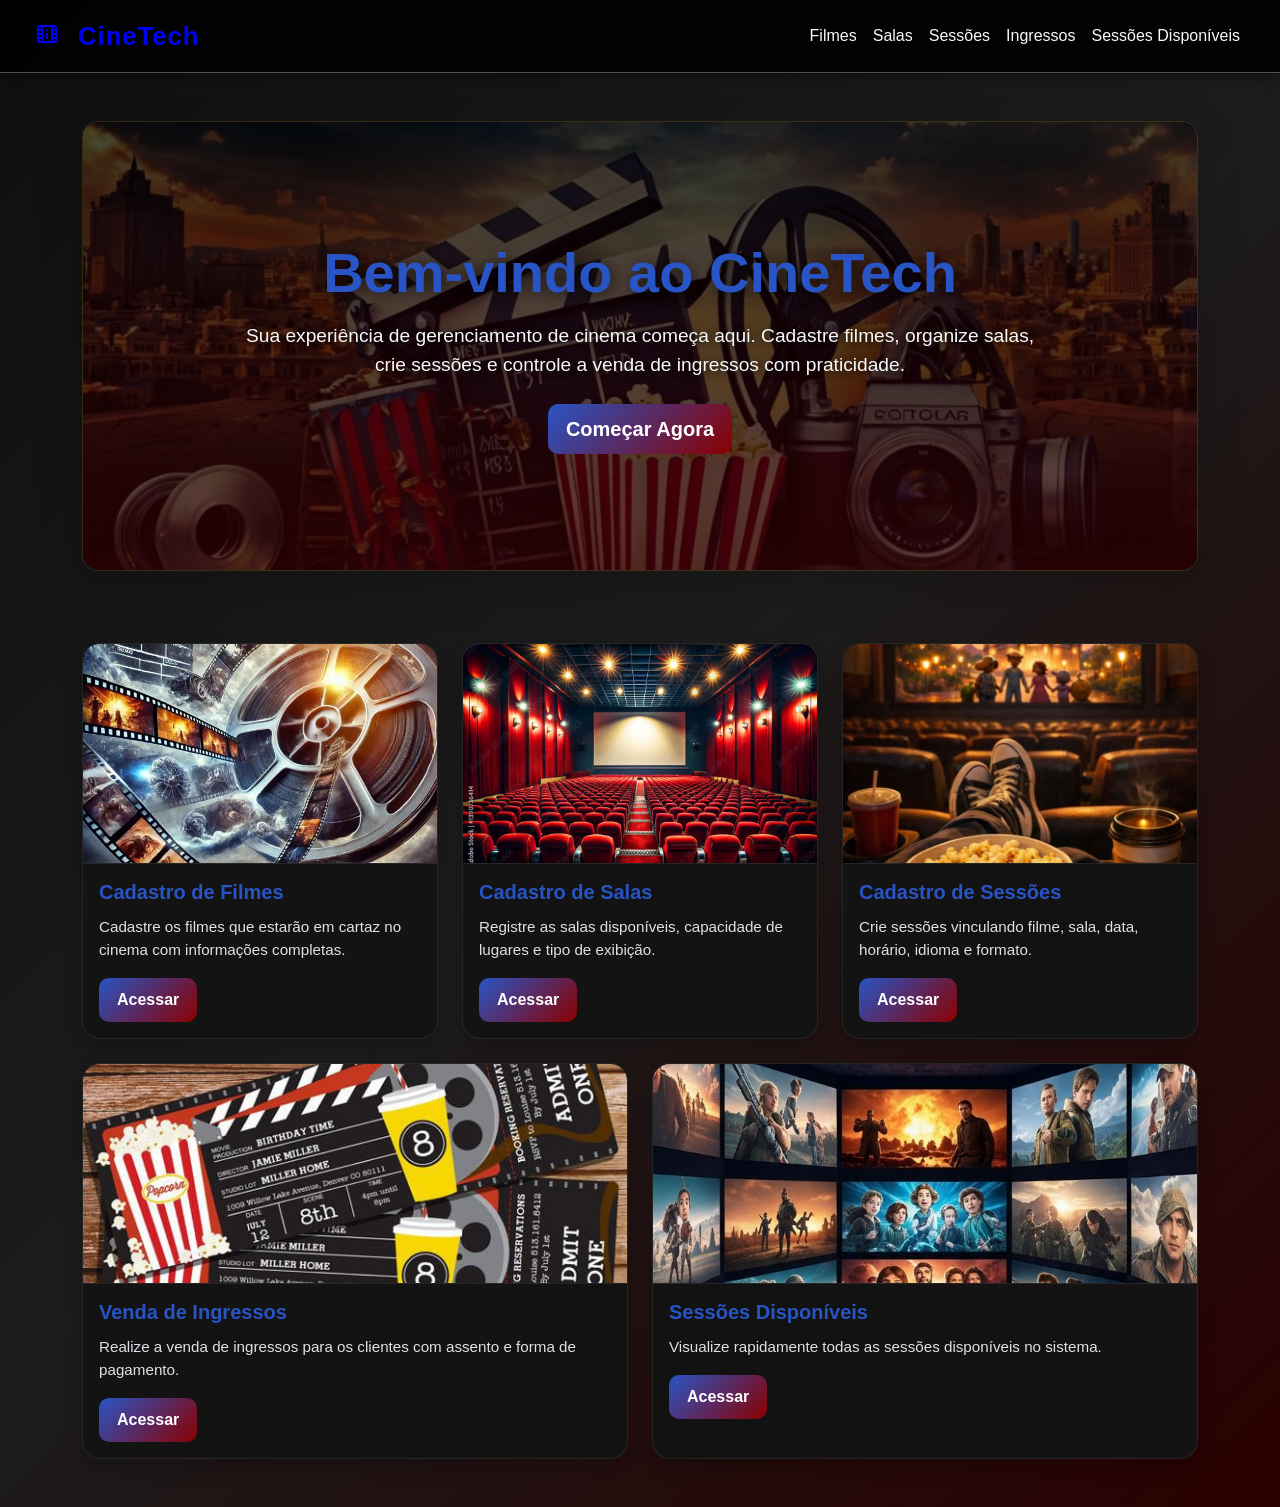
==== index.html @ 3cadfe9a "first commit" ====
<!DOCTYPE html>
<html lang="pt-BR">
<head>
    <meta charset="UTF-8">
    <meta name="viewport" content="width=device-width, initial-scale=1.0">
    <title>CineTech - Início</title>
    <link rel="stylesheet" href="./css/bootstrap.min.css">
    <link rel="stylesheet" href="./css/style.css">
</head>
<body>

    <nav class="navbar navbar-expand-lg bg-dark border-bottom border-body" data-bs-theme="dark">
        <div class="container-fluid">

            <a href="./index.html" class="navbar-brand">
                <img src="./img/school.svg" alt="CineTech" width="30" height="24" class="d-inline-block align-text-top">
                CineTech
            </a>

            <button class="navbar-toggler" type="button" data-bs-toggle="collapse" data-bs-target="#navbarNav" aria-controls="navbarNav" aria-expanded="false" aria-label="Alternar navegação">
                <span class="navbar-toggler-icon"></span>
            </button>

            <div class="collapse navbar-collapse" id="navbarNav">
                <ul class="navbar-nav ms-auto">
                    <li class="nav-item">
                        <a href="./filmes.html" class="nav-link">Filmes</a>
                    </li>
                    <li class="nav-item">
                        <a href="./salas.html" class="nav-link">Salas</a>
                    </li>
                    <li class="nav-item">
                        <a href="./Sessoes.html" class="nav-link">Sessões</a>
                    </li>
                    <li class="nav-item">
                        <a href="./ingressos.html" class="nav-link">Ingressos</a>
                    </li>
                    <li class="nav-item">
                        <a href="./sessoes.html" class="nav-link">Sessões Disponíveis</a>
                    </li>
                </ul>
            </div>
        </div>
    </nav>

    <main class="container py-5">

        <!-- BANNER PRINCIPAL -->
       <section class="hero-section mb-5">
    <div class="hero-container position-relative overflow-hidden rounded-4 shadow-lg">
        
        <img src="./img/banner-cinema.jpg" alt="Banner do CineTech" class="hero-img img-fluid w-100">

        <div class="hero-overlay position-absolute top-0 start-0 w-100 h-100 d-flex align-items-center justify-content-center text-center">
            <div class="hero-overlay-content px-4">
                <h1 class="display-4 fw-bold mb-3">Bem-vindo ao CineTech</h1>
                <p class="lead mb-4">
                    Sua experiência de gerenciamento de cinema começa aqui.
                    Cadastre filmes, organize salas, crie sessões e controle a venda de ingressos com praticidade.
                </p>
                <a href="./filmes.html" class="btn btn-dark btn-lg">Começar Agora</a>
            </div>
        </div>

    </div>
</section>

        <!-- CARDS -->
        <section>
            <div class="row g-4 mt-2">

                <div class="col-md-6 col-lg-4">
                    <div class="card h-100 shadow-sm">
                        <img src="./img/filmes.jpg" class="card-img-top" alt="Cadastro de Filmes">
                        <div class="card-body">
                            <h5 class="card-title">Cadastro de Filmes</h5>
                            <p class="card-text">Cadastre os filmes que estarão em cartaz no cinema com informações completas.</p>
                            <a href="./filmes.html" class="btn btn-dark">Acessar</a>
                        </div>
                    </div>
                </div>

                <div class="col-md-6 col-lg-4">
                    <div class="card h-100 shadow-sm">
                        <img src="./img/salas.jpg" class="card-img-top" alt="Cadastro de Salas">
                        <div class="card-body">
                            <h5 class="card-title">Cadastro de Salas</h5>
                            <p class="card-text">Registre as salas disponíveis, capacidade de lugares e tipo de exibição.</p>
                            <a href="./salas.html" class="btn btn-dark">Acessar</a>
                        </div>
                    </div>
                </div>

                <div class="col-md-6 col-lg-4">
                    <div class="card h-100 shadow-sm">
                        <img src="./img/sessoes.jpg" class="card-img-top" alt="Cadastro de Sessões">
                        <div class="card-body">
                            <h5 class="card-title">Cadastro de Sessões</h5>
                            <p class="card-text">Crie sessões vinculando filme, sala, data, horário, idioma e formato.</p>
                            <a href="./Sessoes.html" class="btn btn-dark">Acessar</a>
                        </div>
                    </div>
                </div>

                <div class="col-md-6 col-lg-6">
                    <div class="card h-100 shadow-sm">
                        <img src="./img/ingressos.jpg" class="card-img-top" alt="Venda de Ingressos">
                        <div class="card-body">
                            <h5 class="card-title">Venda de Ingressos</h5>
                            <p class="card-text">Realize a venda de ingressos para os clientes com assento e forma de pagamento.</p>
                            <a href="./ingressos.html" class="btn btn-dark">Acessar</a>
                        </div>
                    </div>
                </div>

                <div class="col-md-6 col-lg-6">
                    <div class="card h-100 shadow-sm">
                        <img src="./img/disponiveis.jpg" class="card-img-top" alt="Sessões Disponíveis">
                        <div class="card-body">
                            <h5 class="card-title">Sessões Disponíveis</h5>
                            <p class="card-text">Visualize rapidamente todas as sessões disponíveis no sistema.</p>
                            <a href="./sessoes.html" class="btn btn-dark">Acessar</a>
                        </div>
                    </div>
                </div>

            </div>
        </section>

    </main>

    <script src="./js/bootstrap.bundle.min.js"></script>
</body>
</html>
---- css/style.css ----
/* ===================================
   ESTILO GERAL DO SITE - TEMA CINEMA
=================================== */
body {
    background: linear-gradient(135deg, #0f0f0f, #1c1c1c, #2b0000);
    font-family: Arial, Helvetica, sans-serif;
    color: #f8f9fa;
    min-height: 100vh;
}

/* ===================================
   NAVBAR
=================================== */
.navbar {
    background: rgba(0, 0, 0, 0.9) !important;
    box-shadow: 0 4px 15px rgba(0, 0, 0, 0.4);
    padding: 12px 20px;
}

.navbar-brand {
    font-size: 1.6rem;
    font-weight: bold;
    color: #0000F5 !important;
    letter-spacing: 1px;
}

.navbar-brand img {
    margin-right: 8px;
}

.nav-link {
    color: #f8f9fa !important;
    font-weight: 500;
    transition: 0.3s;
}

.nav-link:hover,
.nav-link.active {
    color: #2854C5 !important;
}

/* ===================================
   TÍTULOS E TEXTOS
=================================== */
h1, h2, h3, h4, h5 {
    font-weight: bold;
    color: #ffc107;
}

p {
    color: #e9ecef;
}

hr {
    border: 1px solid rgba(255, 255, 255, 0.15);
    opacity: 1;
}

/* ===================================
   CONTEÚDO PRINCIPAL
=================================== */
main.container {
    padding-top: 40px;
    padding-bottom: 40px;
}

/* ===================================
   HERO DA INDEX
=================================== */
.display-4 {
    color: #ffc107;
    text-shadow: 2px 2px 12px rgba(255, 193, 7, 0.2);
}

.lead {
    font-size: 1.15rem;
    color: #ced4da;
}

/* ===================================
   CARDS
=================================== */
.card {
    border: 1px solid rgba(255, 255, 255, 0.08);
    border-radius: 18px;
    overflow: hidden;
    background: rgba(20, 20, 20, 0.95);
    color: #fff;
    transition: all 0.3s ease;
    backdrop-filter: blur(4px);
}

.card:hover {
    transform: translateY(-8px);
    box-shadow: 0 12px 30px rgba(24, 6, 144, 0.25);
    border-color: rgba(12, 6, 189, 0.35);
}

.card-title {
    font-weight: bold;
    margin-bottom: 12px;
    color: #2854C5 ;
}

.card-text {
    font-size: 0.95rem;
    color: #dee2e6;
}

/* Cards de formulário */
.card.shadow-sm {
    box-shadow: 0 8px 18px rgba(0, 0, 0, 0.25) !important;
}

/* ===================================
   BOTÕES
=================================== */
.btn {
    border-radius: 10px;
    font-weight: 600;
    padding: 10px 18px;
    transition: all 0.3s ease;
}

.btn:hover {
    transform: scale(1.04);
}

.btn-dark {
    background: linear-gradient(135deg, #2854C5, #8b0000);
    border: none;
    color: #fff;
}

.btn-dark:hover {
    background: linear-gradient(135deg, #2854C5, #0000F5);
}

.btn-danger {
    border: none;
    background: linear-gradient(135deg, #0000F5, #b30000);
}

/* ===================================
   FORMULÁRIOS
=================================== */
form label {
    font-weight: 600;
    color: #2854C5 ;
}

.form-control,
.form-select,
textarea {
    border-radius: 10px;
    border: 1px solid rgba(255, 255, 255, 0.12);
    padding: 10px;
    background-color: rgba(255, 255, 255, 0.06);
    color: #fff;
    transition: 0.3s;
}

.form-control::placeholder,
textarea::placeholder {
    color: #adb5bd;
}

.form-control:focus,
.form-select:focus,
textarea:focus {
    border-color: #2854C5 ;
    box-shadow: 0 0 0 0.15rem rgba(220, 53, 69, 0.25);
    background-color: rgba(255, 255, 255, 0.08);
    color: #fff;
}

/* Corrige opções do select */
option {
    color: #000;
}

/* ===================================
   TEXTOS SECUNDÁRIOS
=================================== */
.text-muted {
    color: #adb5bd !important;
    font-style: italic;
    font-size: 1rem;
}

/* ===================================
   ESPAÇAMENTOS
=================================== */
.row.g-4 {
    margin-top: 10px;
}

/* ===================================
   RODAPÉ (caso queira depois)
=================================== */
footer {
    text-align: center;
    padding: 20px;
    color: #adb5bd;
}

/* ===================================
   RESPONSIVIDADE
=================================== */
@media (max-width: 768px) {
    .navbar-brand {
        font-size: 1.2rem;
    }

    .display-4 {
        font-size: 2rem;
    }

    .btn {
        width: 100%;
    }

    .card {
        margin-bottom: 15px;
    }
}
/* ===================================
   HERO / BANNER DA HOME COM IMG NO HTML
=================================== */
.hero-container {
    height: 450px;
    border: 1px solid rgba(255, 193, 7, 0.15);
}

.hero-img {
    width: 100%;
    height: 100%;
    object-fit: cover;
    filter: brightness(45%);
}

.hero-overlay {
    background: linear-gradient(rgba(0, 0, 0, 0.35), rgba(80, 0, 0, 0.45));
}

.hero-overlay-content {
    max-width: 850px;
    color: #fff;
}

.hero-overlay-content h1 {
    color: #2854C5;
    text-shadow: 2px 2px 15px rgba(0, 0, 0, 0.8);
}

.hero-overlay-content p {
    color: #f8f9fa;
    font-size: 1.2rem;
    text-shadow: 1px 1px 10px rgba(0, 0, 0, 0.8);
}

/* ===================================
   ANIMAÇÃO DO BANNER
=================================== */
.hero-section {
    animation: fadeCinema 1s ease-in-out;
}

@keyframes fadeCinema {
    from {
        opacity: 0;
        transform: translateY(20px);
    }
    to {
        opacity: 1;
        transform: translateY(0);
    }
}

/* ===================================
   IMAGENS DOS CARDS
=================================== */
.card-img-top {
    height: 220px;
    object-fit: cover;
    border-bottom: 1px solid rgba(255, 255, 255, 0.08);
}

/* ===================================
   MELHORIA VISUAL DA HOME
=================================== */
.hero-section {
    animation: fadeCinema 1s ease-in-out;
}

@keyframes fadeCinema {
    from {
        opacity: 0;
        transform: translateY(20px);
    }
    to {
        opacity: 1;
        transform: translateY(0);
    }
}
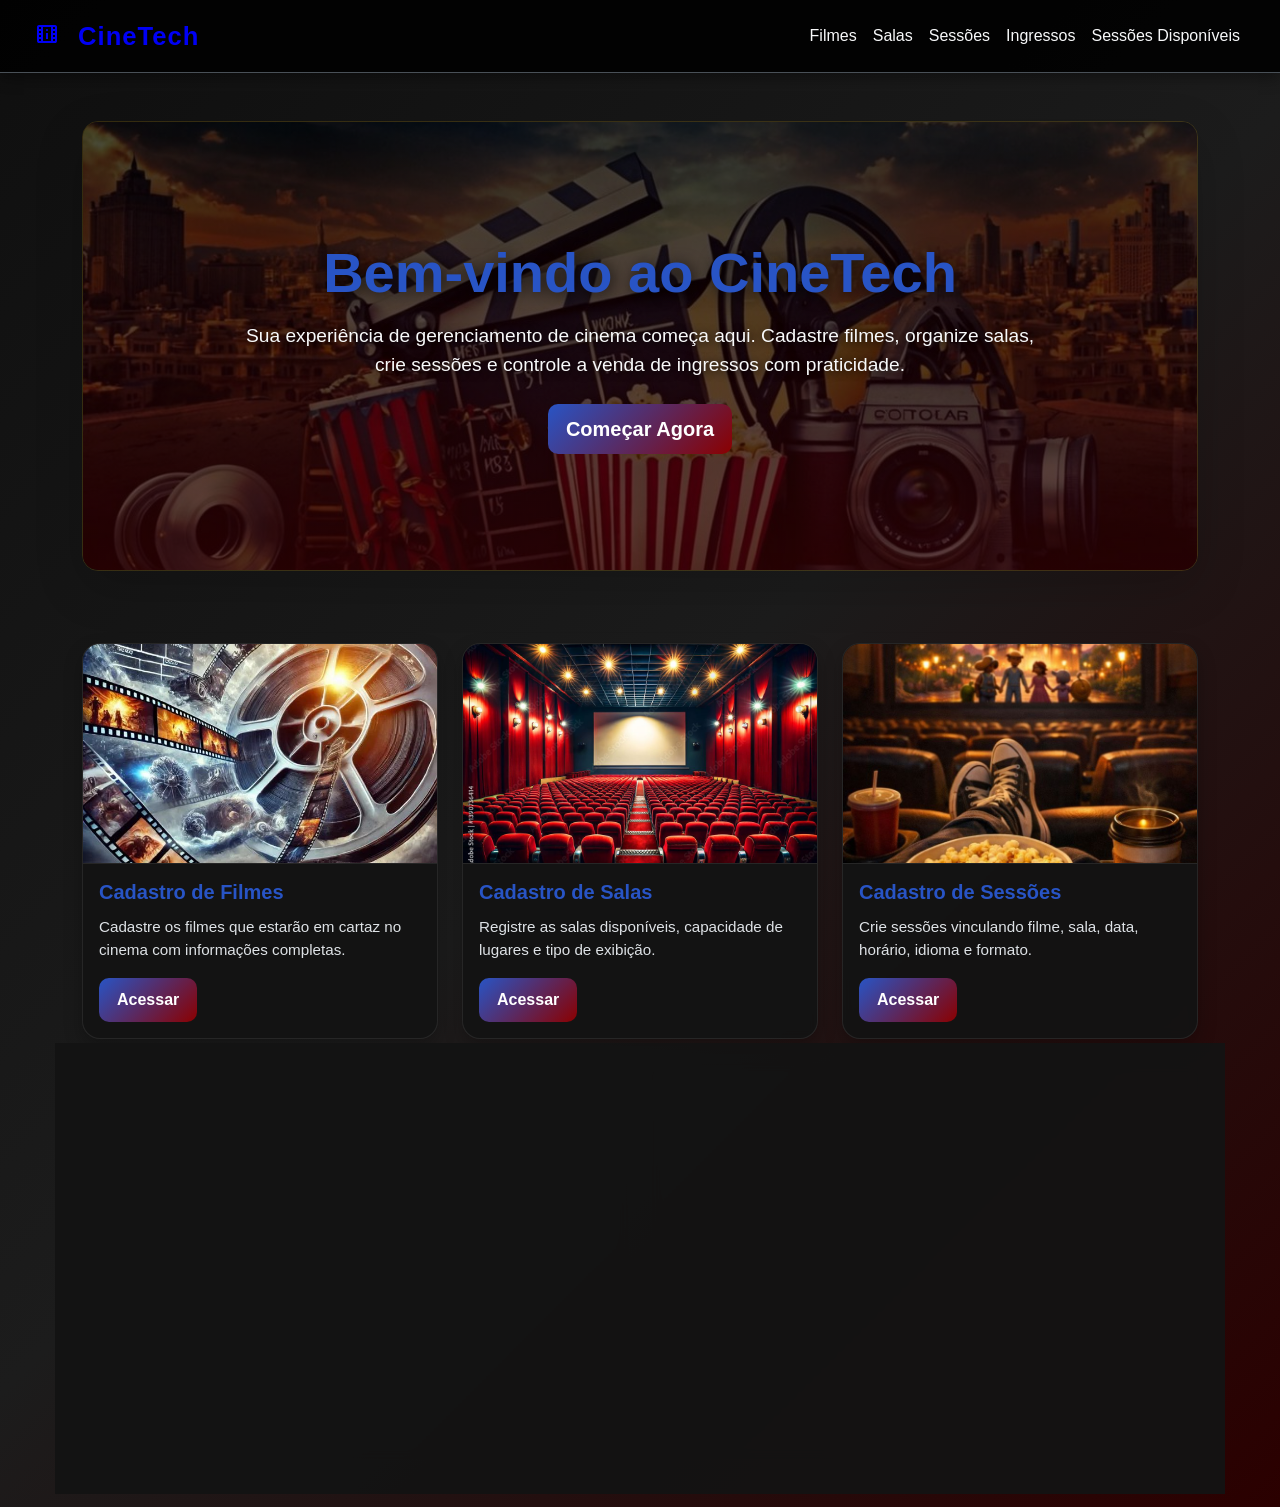
==== commit 9806c655: "Update link to cadastro-filmes.html" ====
--- a/index.html
+++ b/index.html
@@ -24,16 +24,16 @@
             <div class="collapse navbar-collapse" id="navbarNav">
                 <ul class="navbar-nav ms-auto">
                     <li class="nav-item">
-                        <a href="./filmes.html" class="nav-link">Filmes</a>
+                        <a href="./cadastro-filmes.html" class="nav-link">Filmes</a>
                     </li>
                     <li class="nav-item">
-                        <a href="./salas.html" class="nav-link">Salas</a>
+                        <a href="./cadastro-salas.html" class="nav-link">Salas</a>
                     </li>
                     <li class="nav-item">
-                        <a href="./Sessoes.html" class="nav-link">Sessões</a>
+                        <a href="./cadastro-sessoes.html" class="nav-link">Sessões</a>
                     </li>
                     <li class="nav-item">
-                        <a href="./ingressos.html" class="nav-link">Ingressos</a>
+                        <a href="./venda-ingressos.html" class="nav-link">Ingressos</a>
                     </li>
                     <li class="nav-item">
                         <a href="./sessoes.html" class="nav-link">Sessões Disponíveis</a>
@@ -58,7 +58,7 @@
                     Sua experiência de gerenciamento de cinema começa aqui.
                     Cadastre filmes, organize salas, crie sessões e controle a venda de ingressos com praticidade.
                 </p>
-                <a href="./filmes.html" class="btn btn-dark btn-lg">Começar Agora</a>
+                <a href="./cadastro-filmes.html" class="btn btn-dark btn-lg">Começar Agora</a>
             </div>
         </div>
 
@@ -75,7 +75,7 @@
                         <div class="card-body">
                             <h5 class="card-title">Cadastro de Filmes</h5>
                             <p class="card-text">Cadastre os filmes que estarão em cartaz no cinema com informações completas.</p>
-                            <a href="./filmes.html" class="btn btn-dark">Acessar</a>
+                            <a href="./cadastro-filmes.html" class="btn btn-dark">Acessar</a>
                         </div>
                     </div>
                 </div>
@@ -86,7 +86,7 @@
                         <div class="card-body">
                             <h5 class="card-title">Cadastro de Salas</h5>
                             <p class="card-text">Registre as salas disponíveis, capacidade de lugares e tipo de exibição.</p>
-                            <a href="./salas.html" class="btn btn-dark">Acessar</a>
+                            <a href="./cadastro-salas.html" class="btn btn-dark">Acessar</a>
                         </div>
                     </div>
                 </div>
@@ -97,7 +97,7 @@
                         <div class="card-body">
                             <h5 class="card-title">Cadastro de Sessões</h5>
                             <p class="card-text">Crie sessões vinculando filme, sala, data, horário, idioma e formato.</p>
-                            <a href="./Sessoes.html" class="btn btn-dark">Acessar</a>
+                            <a href="./cadastro-sessoes.html" class="btn btn-dark">Acessar</a>
                         </div>
                     </div>
                 </div>
@@ -108,7 +108,7 @@
                         <div class="card-body">
                             <h5 class="card-title">Venda de Ingressos</h5>
                             <p class="card-text">Realize a venda de ingressos para os clientes com assento e forma de pagamento.</p>
-                            <a href="./ingressos.html" class="btn btn-dark">Acessar</a>
+                            <a href="./venda-ingressos.html" class="btn btn-dark">Acessar</a>
                         </div>
                     </div>
                 </div>
@@ -131,4 +131,4 @@
 
     <script src="./js/bootstrap.bundle.min.js"></script>
 </body>
-</html>+</html>
